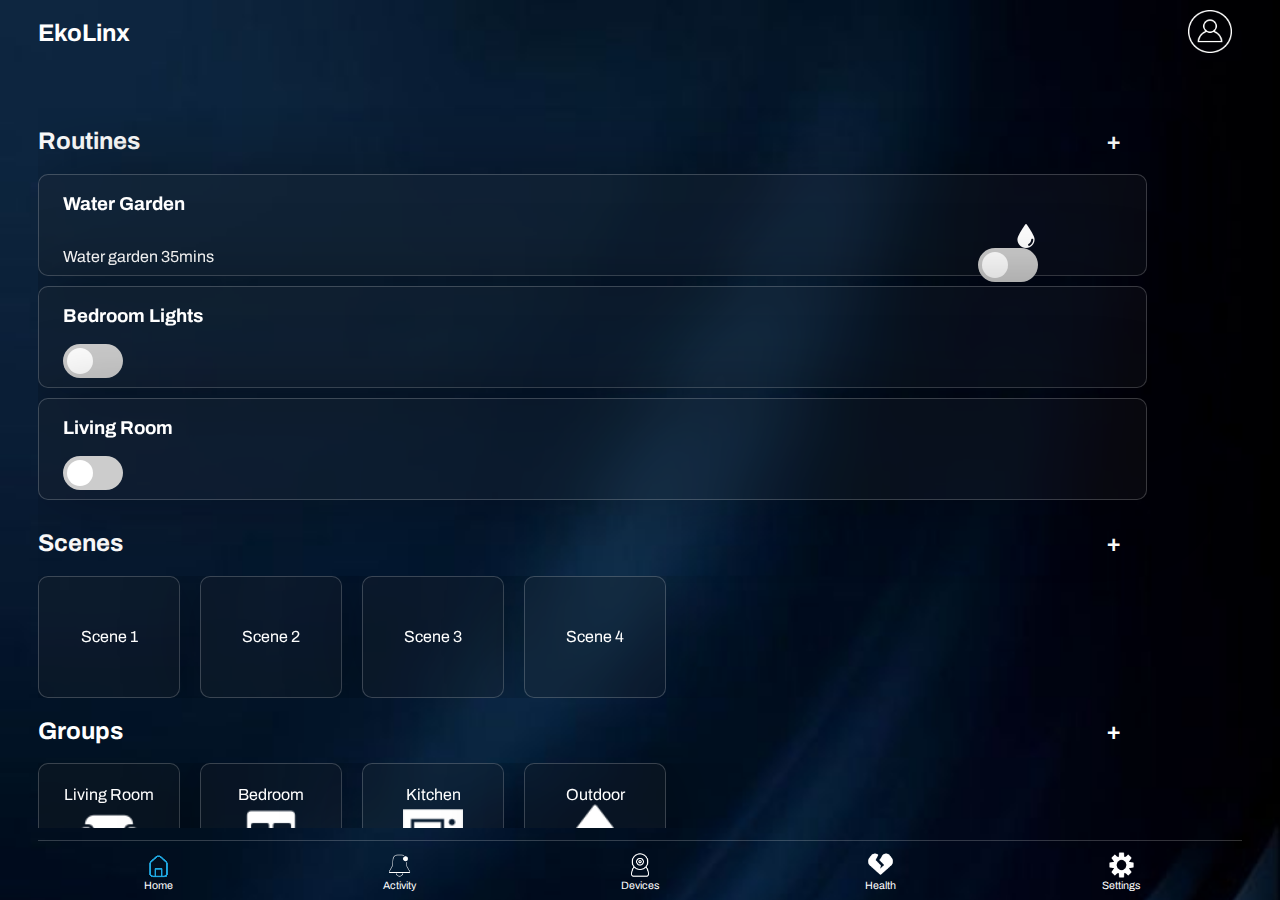
==== index.html @ 99d691ac "First commit" ====
<!DOCTYPE html>
<html lang="en">
<head>
    <meta charset="UTF-8">
    <meta name="viewport" content="width=device-width, initial-scale=1.0">
    <link rel="stylesheet" href="index.css">

    <title>EkoLinx</title>
</head>
<body>
    <div class="container">


        <!-- header -->
        <div class="header">
            <h2>EkoLinx</h2>
            <a href="account.html"><img src="img/profile.png" alt=""></a>
        </div>


        <!-- main area -->
        <div class="main">

            <!-- Routines -->
            <div class="routines">
                <div class="title">
                    <h2>Routines </h2>
                    <a href="#"><h2>+</h2></a>
                </div>
                <div class="routines-item">
                    <div class="title">
                        <h3>Water Garden</h3>
                    <img src="img/drop.png" alt="">
                    </div>
                    <div class="title">
                        Water garden 35mins
                        <label class="switch">
                            <input type="checkbox">
                            <span class="slider round"></span>
                          </label>

                    </div>
                    
                      
                      

                </div>
                <div class="routines-item">
                    <h3>Bedroom Lights</h3>
                    <label class="switch">
                        <input type="checkbox">
                        <span class="slider round"></span>
                      </label>
                </div>
                <div class="routines-item">
                    <h3>Living Room</h3>
                    <label class="switch">
                        <input type="checkbox">
                        <span class="slider round"></span>
                      </label>
                </div>
            </div>

            <!-- scenes -->
            <div class="groups">
                <div class="title">
                    <h2>Scenes</h2>
                    <a href="#"><h2>+</h2></a>
                </div>
                <div class="groups-item-box">
                    <div class="groups-item">
                        Scene 1
                    </div>
                    <div class="groups-item">
                        Scene 2
                    </div>
                    <div class="groups-item">
                        Scene 3
                    </div>
                    <div class="groups-item">
                        Scene 4
                    </div>
                </div>
            </div>


            <!-- groups -->
            <div class="groups">
                <div class="title">
                    <h2>Groups</h2>
                    <a href="#"><h2>+</h2></a>
                </div>
                <div class="groups-item-box">
                    <div class="groups-item">
                        Living Room
                        <img src="img/living-room.png" alt="" class="groups-img">
                    </div>
                    <div class="groups-item">
                        Bedroom
                        <img src="img/bed.png" alt="" class="groups-img">
                    </div>
                    <div class="groups-item">
                        Kitchen
                        <img src="img/oven.png" alt="" class="groups-img">
                    </div>
                    <div class="groups-item">
                        Outdoor
                        <img src="img/tree.png" alt="" class="groups-img">
                    </div>
                </div>
            </div>
            

            
            


        </div>

        <!-- menu -->
        <div class="menu">
            <div class="menu-row">
                <a href="index.html" ><img src="img/Home_Selected.png" alt="" ></a>
                Home
            </div>
            <div class="menu-row">
                <a href="activity.html"><img src="img/Bell.png" alt="" ></a>
                Activity
            </div>
            <div class="menu-row">
                <a href="devices.html"><img src="img/Webcam.png" alt="" ></a>
                Devices
            </div>
            <div class="menu-row">
                <a href="health.html"><img src="img/Heart.png" alt="" ></a>
                Health
            </div>
            <div class="menu-row">
                <a href="settings.html"><img src="img/Settings.png" alt=""></a>
                Settings
            </div>
        </div>
    </div>
   
</script>
</body>
</html>
---- index.css ----
@import url("https://fonts.googleapis.com/css2?family=Archivo:ital,wght@0,100..900;1,100..900&display=swap");
body {
  margin: 0;
  background: url(img/background.jpg);
  background-size: cover;
  font-family: "Archivo", sans-serif;
}

a {
  text-decoration: none;
  color: white;
}

a:visited {
  color: white;
}

.container {
  height: 100vh;
  display: grid;
  grid-template-rows: 12% 80% 8%;
  grid-template-areas: "header", "main", "menu";
  color: white;
  margin: 0 3% 0 3%;
}
.container .header {
  grid-area: "header";
  display: flex;
  justify-content: space-between;
}
.container .header img {
  margin: 10px;
  height: 40%;
}
.container .main {
  grid-area: "main";
  overflow-y: scroll;
  -ms-overflow-style: none;
  scrollbar-width: none;
}
.container .main .title {
  display: flex;
  flex-direction: row;
  width: 90%;
  justify-content: space-between;
}
.container .main .title img {
  height: 20%;
  margin-top: 5%;
}
.container .main .routines .routines-item {
  width: 90%;
  padding-left: 2%;
  height: 100px;
  margin-bottom: 10px;
  border: 1px solid rgba(255, 255, 255, 0.2);
  box-shadow: 0 0 80px rgba(0, 0, 0, 0.3);
  background: rgba(39, 39, 39, 0.2);
  -webkit-backdrop-filter: blur(15px);
          backdrop-filter: blur(15px);
  border-radius: 10px;
}
.container .main .routines .routines-item:hover {
  background: rgba(39, 39, 39, 0.5);
}
.container .main .groups .groups-item-box {
  display: flex;
  flex-direction: row;
  width: 90%;
  overflow-x: scroll;
  -ms-overflow-style: none;
  scrollbar-width: none;
}
.container .main .groups .groups-item-box .groups-item {
  display: flex;
  flex-direction: column;
  padding: 10px;
  align-items: center;
  justify-content: center;
  height: 100px;
  aspect-ratio: 1.2;
  border: 1px solid rgba(255, 255, 255, 0.2);
  box-shadow: 0 0 80px rgba(0, 0, 0, 0.3);
  background: rgba(39, 39, 39, 0.2);
  -webkit-backdrop-filter: blur(15px);
          backdrop-filter: blur(15px);
  border-radius: 10px;
  margin-right: 20px;
}
.container .main .groups .groups-item-box .groups-item:hover {
  background: rgba(39, 39, 39, 0.5);
}
.container .main .groups .groups::-webkit-scrollbar {
  display: none;
}
.container .main .groups img {
  width: 80%;
}
.container .main .groups .groups-img {
  width: 50%;
}
.container .main::-webkit-scrollbar {
  display: none;
}
.container .menu {
  grid-area: "menu";
  display: flex;
  flex-direction: row;
  justify-content: space-between;
  align-items: center;
  border-top: 1px solid rgba(255, 255, 255, 0.2);
  margin-top: 1%;
}
.container .menu .menu-row {
  display: flex;
  flex-direction: column;
  height: 100%;
  width: 100%;
  justify-content: center;
  align-items: center;
  font-size: 8pt;
}
.container .menu .menu-row a {
  height: 50%;
}
.container .menu .menu-row img {
  height: 100%;
}
.container .button-large {
  width: 80%;
  height: 7%;
  display: flex;
  border: 1px solid rgba(255, 255, 255, 0.2);
  box-shadow: 0 0 80px rgba(0, 0, 0, 0.3);
  background: rgba(39, 39, 39, 0.2);
  -webkit-backdrop-filter: blur(15px);
          backdrop-filter: blur(15px);
  align-items: center;
  justify-content: center;
  text-align: center;
  border-radius: 10px;
  font-weight: bold;
  font-size: 18pt;
  margin: 10px;
}
.container .button-large:hover {
  background: rgba(39, 39, 39, 0.5);
}
.container .add-device-button {
  margin-left: 10%;
  margin-top: 10%;
}
.container .button-small {
  width: 60%;
  height: 7%;
  display: flex;
  border: 1px solid rgba(255, 255, 255, 0.2);
  box-shadow: 0 0 80px rgba(0, 0, 0, 0.3);
  background: rgba(39, 39, 39, 0.2);
  -webkit-backdrop-filter: blur(15px);
          backdrop-filter: blur(15px);
  align-items: center;
  justify-content: center;
  text-align: center;
  border-radius: 10px;
  font-weight: bold;
  font-size: 18pt;
  margin: 40px;
  color: #1FA9E3;
}
.container .settings {
  display: flex;
  flex-direction: column;
  align-items: center;
  width: 100%;
  height: 100%;
}
.container .account {
  display: flex;
  flex-direction: column;
  width: 100%;
  height: 100%;
  align-items: center;
}
.container .account img {
  width: 50%;
}

.switch {
  position: relative;
  display: inline-block;
  width: 60px;
  height: 34px;
}

.switch input {
  opacity: 0;
  width: 0;
  height: 0;
}

.slider {
  position: absolute;
  cursor: pointer;
  top: 0;
  left: 0;
  right: 0;
  bottom: 0;
  background-color: #ccc;
  transition: 0.4s;
}

.slider:before {
  position: absolute;
  content: "";
  height: 26px;
  width: 26px;
  left: 4px;
  bottom: 4px;
  background-color: white;
  transition: 0.4s;
}

input:checked + .slider {
  background-color: #2196F3;
}

input:focus + .slider {
  box-shadow: 0 0 1px #2196F3;
}

input:checked + .slider:before {
  transform: translateX(26px);
}

.slider.round {
  border-radius: 34px;
}

.slider.round:before {
  border-radius: 50%;
}

.cd__main {
  background: #1FA9E3 !important;
}

.circle-container {
  display: flex;
  justify-content: center;
  flex-flow: row wrap;
  width: 100%;
}

.circle-container .circle {
  margin: 20px;
}

/* configuration */
/* mixin */
/* placeholder */
.circle.percentage-100 .percentage-bar:after, .circle.percentage-99 .percentage-bar:after, .circle.percentage-98 .percentage-bar:after, .circle.percentage-97 .percentage-bar:after, .circle.percentage-96 .percentage-bar:after, .circle.percentage-95 .percentage-bar:after, .circle.percentage-94 .percentage-bar:after, .circle.percentage-93 .percentage-bar:after, .circle.percentage-92 .percentage-bar:after, .circle.percentage-91 .percentage-bar:after, .circle.percentage-90 .percentage-bar:after, .circle.percentage-89 .percentage-bar:after, .circle.percentage-88 .percentage-bar:after, .circle.percentage-87 .percentage-bar:after, .circle.percentage-86 .percentage-bar:after, .circle.percentage-85 .percentage-bar:after, .circle.percentage-84 .percentage-bar:after, .circle.percentage-83 .percentage-bar:after, .circle.percentage-82 .percentage-bar:after, .circle.percentage-81 .percentage-bar:after, .circle.percentage-80 .percentage-bar:after, .circle.percentage-79 .percentage-bar:after, .circle.percentage-78 .percentage-bar:after, .circle.percentage-77 .percentage-bar:after, .circle.percentage-76 .percentage-bar:after, .circle.percentage-75 .percentage-bar:after, .circle.percentage-74 .percentage-bar:after, .circle.percentage-73 .percentage-bar:after, .circle.percentage-72 .percentage-bar:after, .circle.percentage-71 .percentage-bar:after, .circle.percentage-70 .percentage-bar:after, .circle.percentage-69 .percentage-bar:after, .circle.percentage-68 .percentage-bar:after, .circle.percentage-67 .percentage-bar:after, .circle.percentage-66 .percentage-bar:after, .circle.percentage-65 .percentage-bar:after, .circle.percentage-64 .percentage-bar:after, .circle.percentage-63 .percentage-bar:after, .circle.percentage-62 .percentage-bar:after, .circle.percentage-61 .percentage-bar:after, .circle.percentage-60 .percentage-bar:after, .circle.percentage-59 .percentage-bar:after, .circle.percentage-58 .percentage-bar:after, .circle.percentage-57 .percentage-bar:after, .circle.percentage-56 .percentage-bar:after, .circle.percentage-55 .percentage-bar:after, .circle.percentage-54 .percentage-bar:after, .circle.percentage-53 .percentage-bar:after, .circle.percentage-52 .percentage-bar:after, .circle.percentage-51 .percentage-bar:after {
  position: absolute;
  content: "";
  -webkit-clip-path: inset(0 0 0 50%);
  clip-path: inset(0 0 0 50%);
  transform: rotate(0deg);
  width: 120px;
  height: 120px;
  border: 20px solid #1FA9E3;
  background: transparent;
  border-radius: 100%;
  transition: width 0.2s ease-out, height 0.2s ease-out, border-width 0.2s ease-out;
}

.circle.percentage-100 .percentage-bar, .circle.percentage-99 .percentage-bar, .circle.percentage-98 .percentage-bar, .circle.percentage-97 .percentage-bar, .circle.percentage-96 .percentage-bar, .circle.percentage-95 .percentage-bar, .circle.percentage-94 .percentage-bar, .circle.percentage-93 .percentage-bar, .circle.percentage-92 .percentage-bar, .circle.percentage-91 .percentage-bar, .circle.percentage-90 .percentage-bar, .circle.percentage-89 .percentage-bar, .circle.percentage-88 .percentage-bar, .circle.percentage-87 .percentage-bar, .circle.percentage-86 .percentage-bar, .circle.percentage-85 .percentage-bar, .circle.percentage-84 .percentage-bar, .circle.percentage-83 .percentage-bar, .circle.percentage-82 .percentage-bar, .circle.percentage-81 .percentage-bar, .circle.percentage-80 .percentage-bar, .circle.percentage-79 .percentage-bar, .circle.percentage-78 .percentage-bar, .circle.percentage-77 .percentage-bar, .circle.percentage-76 .percentage-bar, .circle.percentage-75 .percentage-bar, .circle.percentage-74 .percentage-bar, .circle.percentage-73 .percentage-bar, .circle.percentage-72 .percentage-bar, .circle.percentage-71 .percentage-bar, .circle.percentage-70 .percentage-bar, .circle.percentage-69 .percentage-bar, .circle.percentage-68 .percentage-bar, .circle.percentage-67 .percentage-bar, .circle.percentage-66 .percentage-bar, .circle.percentage-65 .percentage-bar, .circle.percentage-64 .percentage-bar, .circle.percentage-63 .percentage-bar, .circle.percentage-62 .percentage-bar, .circle.percentage-61 .percentage-bar, .circle.percentage-60 .percentage-bar, .circle.percentage-59 .percentage-bar, .circle.percentage-58 .percentage-bar, .circle.percentage-57 .percentage-bar, .circle.percentage-56 .percentage-bar, .circle.percentage-55 .percentage-bar, .circle.percentage-54 .percentage-bar, .circle.percentage-53 .percentage-bar, .circle.percentage-52 .percentage-bar, .circle.percentage-51 .percentage-bar {
  -webkit-clip-path: none;
  clip-path: none;
}

/* percentage circle style */
.health-row {
  display: flex;
}

.circle {
  width: 160px;
  height: 160px;
  cursor: default;
}

.circle span {
  position: absolute;
  display: block;
  vertical-align: middle;
  width: 160px;
  height: 160px;
  text-align: center;
  color: white;
  line-height: 160px;
  font-size: 25px;
  font-family: Helvetica, Arial, Geneva, sans-serif;
  transition: font-size 0.2s ease-out;
}

.circle:before {
  position: absolute;
  content: "";
  background-color: transparent;
  width: 120px;
  height: 120px;
  border: 20px solid rgba(159, 157, 170, 0.25);
  background: transparent;
  border-radius: 100%;
  transition: width 0.2s ease-out, height 0.2s ease-out, border-width 0.2s ease-out;
}

.circle .percentage-bar {
  width: 160px;
  height: 160px;
  position: absolute;
  -webkit-clip-path: inset(0 0 0 50%);
  clip-path: inset(0 0 0 50%);
}

.circle .percentage-bar:before {
  position: absolute;
  content: "";
  -webkit-clip-path: inset(0 50% 0 0);
  clip-path: inset(0 50% 0 0);
  transform: rotate(0deg);
  width: 120px;
  height: 120px;
  border: 20px solid #1FA9E3;
  background: transparent;
  border-radius: 100%;
  transition: width 0.2s ease-out, height 0.2s ease-out, border-width 0.2s ease-out;
}

.circle:hover:before {
  width: 140px;
  height: 140px;
  border-width: 10px;
}

.circle:hover span {
  font-size: 45px;
}

.circle:hover .percentage-bar:before, .circle:hover .percentage-bar:after {
  width: 140px;
  height: 140px;
  border-width: 10px;
}

.circle.percentage-5 .percentage-bar:before {
  transform: rotate(18deg);
}

.circle.percentage-50 .percentage-bar:before {
  transform: rotate(180deg);
}

.circle.percentage-75 .percentage-bar:before {
  transform: rotate(270deg);
}

.circle.percentage-93 .percentage-bar:before {
  transform: rotate(334.8deg);
}

.circle.percentage-100 .percentage-bar:before {
  transform: rotate(360deg);
}/*# sourceMappingURL=index.css.map */
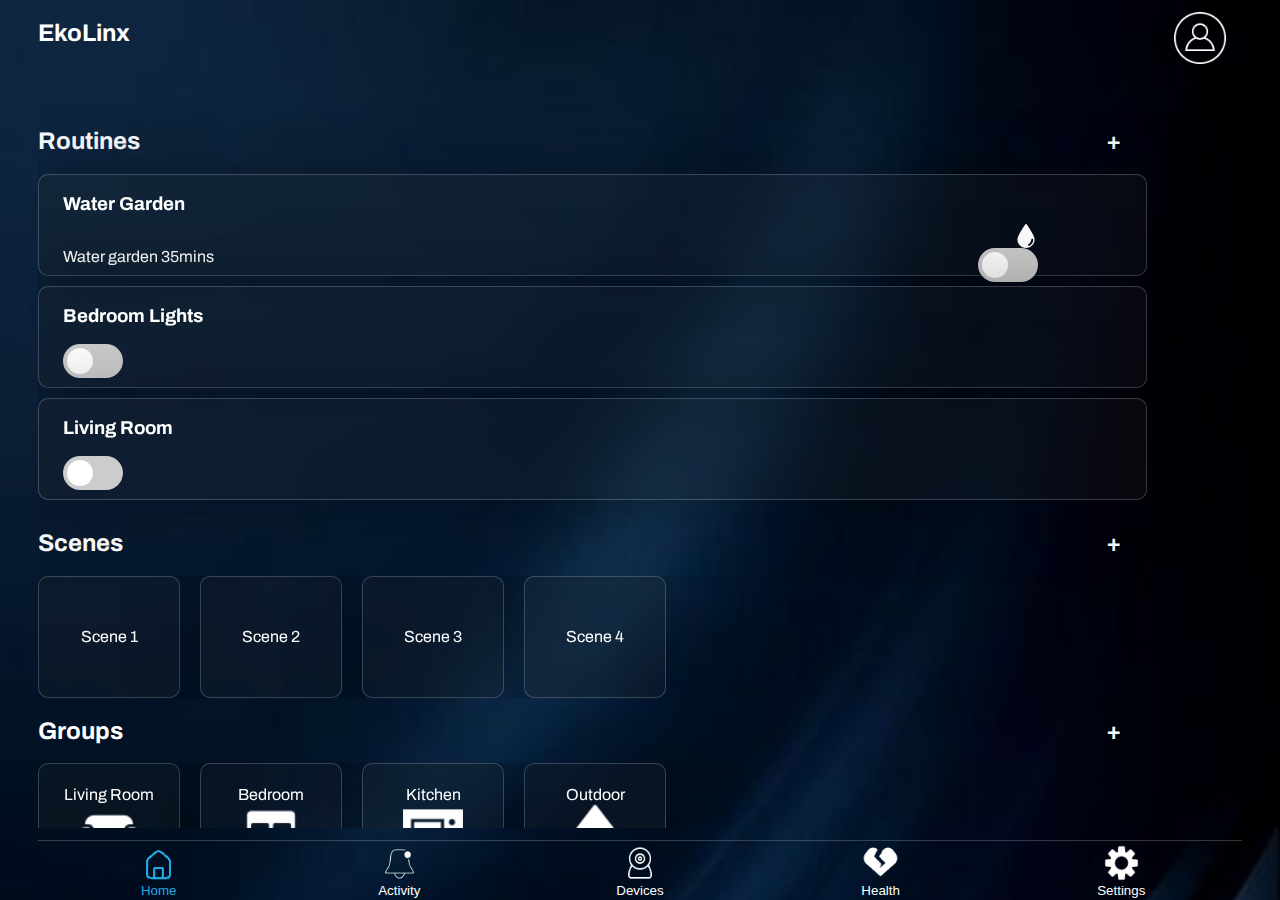
==== commit 4531ec3d: "added JS and jquery" ====
--- a/index.html
+++ b/index.html
@@ -4,7 +4,7 @@
     <meta charset="UTF-8">
     <meta name="viewport" content="width=device-width, initial-scale=1.0">
     <link rel="stylesheet" href="index.css">
-
+    <script src="jquery-3.7.1.min.js"></script>
     <title>EkoLinx</title>
 </head>
 <body>
@@ -14,101 +14,16 @@
         <!-- header -->
         <div class="header">
             <h2>EkoLinx</h2>
-            <a href="account.html"><img src="img/profile.png" alt=""></a>
+            <button onclick="setCurrentPage('account')" id="account-button">
+                <img src="img/profile.png" alt="">
+            </button>
         </div>
 
 
         <!-- main area -->
-        <div class="main">
+        <div class="main" id="main">
 
-            <!-- Routines -->
-            <div class="routines">
-                <div class="title">
-                    <h2>Routines </h2>
-                    <a href="#"><h2>+</h2></a>
-                </div>
-                <div class="routines-item">
-                    <div class="title">
-                        <h3>Water Garden</h3>
-                    <img src="img/drop.png" alt="">
-                    </div>
-                    <div class="title">
-                        Water garden 35mins
-                        <label class="switch">
-                            <input type="checkbox">
-                            <span class="slider round"></span>
-                          </label>
-
-                    </div>
-                    
-                      
-                      
-
-                </div>
-                <div class="routines-item">
-                    <h3>Bedroom Lights</h3>
-                    <label class="switch">
-                        <input type="checkbox">
-                        <span class="slider round"></span>
-                      </label>
-                </div>
-                <div class="routines-item">
-                    <h3>Living Room</h3>
-                    <label class="switch">
-                        <input type="checkbox">
-                        <span class="slider round"></span>
-                      </label>
-                </div>
-            </div>
-
-            <!-- scenes -->
-            <div class="groups">
-                <div class="title">
-                    <h2>Scenes</h2>
-                    <a href="#"><h2>+</h2></a>
-                </div>
-                <div class="groups-item-box">
-                    <div class="groups-item">
-                        Scene 1
-                    </div>
-                    <div class="groups-item">
-                        Scene 2
-                    </div>
-                    <div class="groups-item">
-                        Scene 3
-                    </div>
-                    <div class="groups-item">
-                        Scene 4
-                    </div>
-                </div>
-            </div>
-
-
-            <!-- groups -->
-            <div class="groups">
-                <div class="title">
-                    <h2>Groups</h2>
-                    <a href="#"><h2>+</h2></a>
-                </div>
-                <div class="groups-item-box">
-                    <div class="groups-item">
-                        Living Room
-                        <img src="img/living-room.png" alt="" class="groups-img">
-                    </div>
-                    <div class="groups-item">
-                        Bedroom
-                        <img src="img/bed.png" alt="" class="groups-img">
-                    </div>
-                    <div class="groups-item">
-                        Kitchen
-                        <img src="img/oven.png" alt="" class="groups-img">
-                    </div>
-                    <div class="groups-item">
-                        Outdoor
-                        <img src="img/tree.png" alt="" class="groups-img">
-                    </div>
-                </div>
-            </div>
+            
             
 
             
@@ -120,28 +35,38 @@
         <!-- menu -->
         <div class="menu">
             <div class="menu-row">
-                <a href="index.html" ><img src="img/Home_Selected.png" alt="" ></a>
-                Home
+                <button onclick="setCurrentPage('home')" id="home-button-label">
+                    <img src="img/Home.png" alt="" id="home-button" >
+                    Home
+                </button>
             </div>
             <div class="menu-row">
-                <a href="activity.html"><img src="img/Bell.png" alt="" ></a>
-                Activity
+                <button onclick="setCurrentPage('activity')" id="activity-button-label">
+                    <img src="img/Bell.png" alt="" id="activity-button">
+                    Activity
+                </button>
             </div>
             <div class="menu-row">
-                <a href="devices.html"><img src="img/Webcam.png" alt="" ></a>
-                Devices
+                <button onclick="setCurrentPage('devices')" id="devices-button-label">
+                    <img src="img/Webcam.png" alt="" id="devices-button">
+                    Devices
+                </button>
             </div>
             <div class="menu-row">
-                <a href="health.html"><img src="img/Heart.png" alt="" ></a>
-                Health
+                <button onclick="setCurrentPage('health')" id="health-button-label">
+                    <img src="img/Heart.png" alt="" id="health-button" >
+                    Health
+                </button>
             </div>
             <div class="menu-row">
-                <a href="settings.html"><img src="img/Settings.png" alt=""></a>
-                Settings
+                <button onclick="setCurrentPage('settings')" id="settings-button-label">
+                    <img src="img/Settings.png" alt="" id="settings-button">
+                    Settings
+                </button>
             </div>
         </div>
-    </div>
+    </div>  
+    <script src="index.js"></script>
    
-</script>
 </body>
 </html>--- a/index.css
+++ b/index.css
@@ -13,6 +13,24 @@
 
 a:visited {
   color: white;
+}
+
+button {
+  height: 70%;
+  background: none;
+  display: flex;
+  flex-direction: column;
+  justify-content: center;
+  align-items: center;
+  color: white;
+  border: none;
+}
+button img {
+  height: 50%;
+}
+
+#account-button img {
+  height: 70%;
 }
 
 .container {
